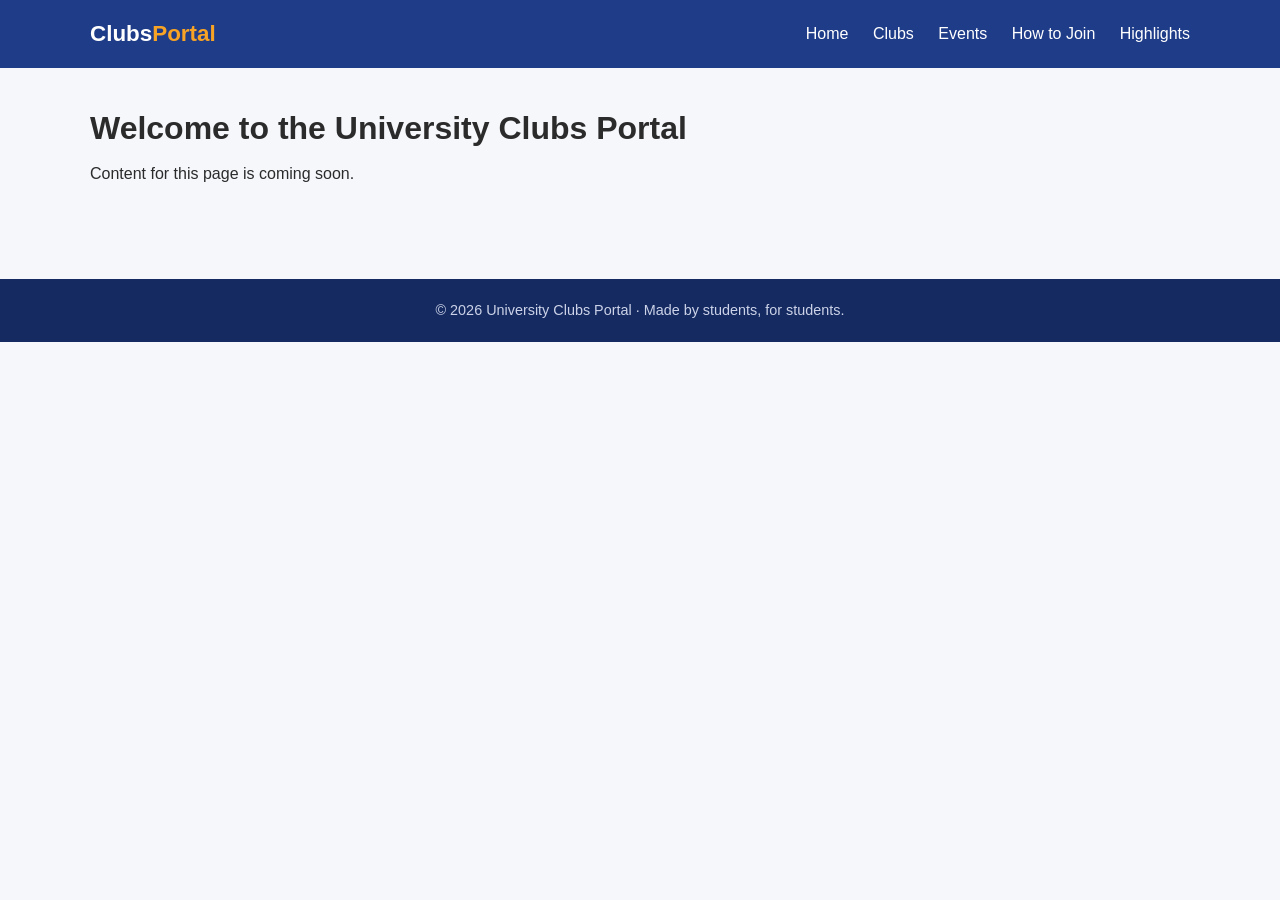
==== src/index.html @ 82e927d3 "Add project structure with placeholder pages and shared stylesheet" ====
<!DOCTYPE html>
<html lang="en">
<head>
  <meta charset="UTF-8">
  <meta name="viewport" content="width=device-width, initial-scale=1.0">
  <title>Home | University Clubs Portal</title>
  <link rel="stylesheet" href="../styles/style.css">
</head>
<body>
  <header class="site-header">
    <div class="container header-inner">
      <a href="index.html" class="logo">Clubs<span>Portal</span></a>
      <nav class="main-nav">
        <a href="index.html">Home</a>
        <a href="clubs.html">Clubs</a>
        <a href="events.html">Events</a>
        <a href="join.html">How to Join</a>
        <a href="highlights.html">Highlights</a>
      </nav>
    </div>
  </header>

  <main class="container">
    <h1>Welcome to the University Clubs Portal</h1>
    <p>Content for this page is coming soon.</p>
  </main>

  <footer class="site-footer">
    <div class="container">
      <p>&copy; 2026 University Clubs Portal &middot; Made by students, for students.</p>
    </div>
  </footer>
</body>
</html>
---- styles/style.css ----
/* ==========================================================
   University Clubs Portal - shared stylesheet
   Every page in src/ links to this file.
   Base styles live here, page specific styles are added
   at the bottom in their own section.
   ========================================================== */

:root {
  --primary: #1f3c88;
  --primary-dark: #152a61;
  --accent: #f7a325;
  --text: #2b2b2b;
  --muted: #666;
  --bg: #f5f7fb;
  --card: #ffffff;
  --radius: 10px;
}

* {
  box-sizing: border-box;
  margin: 0;
  padding: 0;
}

body {
  font-family: "Segoe UI", Arial, sans-serif;
  color: var(--text);
  background: var(--bg);
  line-height: 1.6;
}

a {
  color: var(--primary);
}

img {
  max-width: 100%;
}

.container {
  width: 90%;
  max-width: 1100px;
  margin: 0 auto;
}

main.container {
  padding: 40px 0;
}

h1, h2, h3 {
  line-height: 1.3;
  margin-bottom: 12px;
}

p {
  margin-bottom: 12px;
}

/* ---------- header / nav ---------- */
.site-header {
  background: var(--primary);
  color: #fff;
}

.header-inner {
  display: flex;
  align-items: center;
  justify-content: space-between;
  padding: 16px 0;
}

.logo {
  color: #fff;
  font-size: 1.4rem;
  font-weight: 700;
  text-decoration: none;
}

.logo span {
  color: var(--accent);
}

.main-nav a {
  color: #fff;
  text-decoration: none;
  margin-left: 20px;
  font-weight: 500;
}

.main-nav a:hover {
  color: var(--accent);
}

/* ---------- footer ---------- */
.site-footer {
  background: var(--primary-dark);
  color: #ccd3e8;
  text-align: center;
  padding: 20px 0;
  margin-top: 40px;
  font-size: 0.9rem;
}

.site-footer p {
  margin: 0;
}

/* ---------- responsive (shared) ---------- */
@media (max-width: 700px) {
  .header-inner {
    flex-direction: column;
    gap: 10px;
  }

  .main-nav {
    display: flex;
    flex-wrap: wrap;
    justify-content: center;
    gap: 8px 16px;
  }

  .main-nav a {
    margin-left: 0;
  }
}
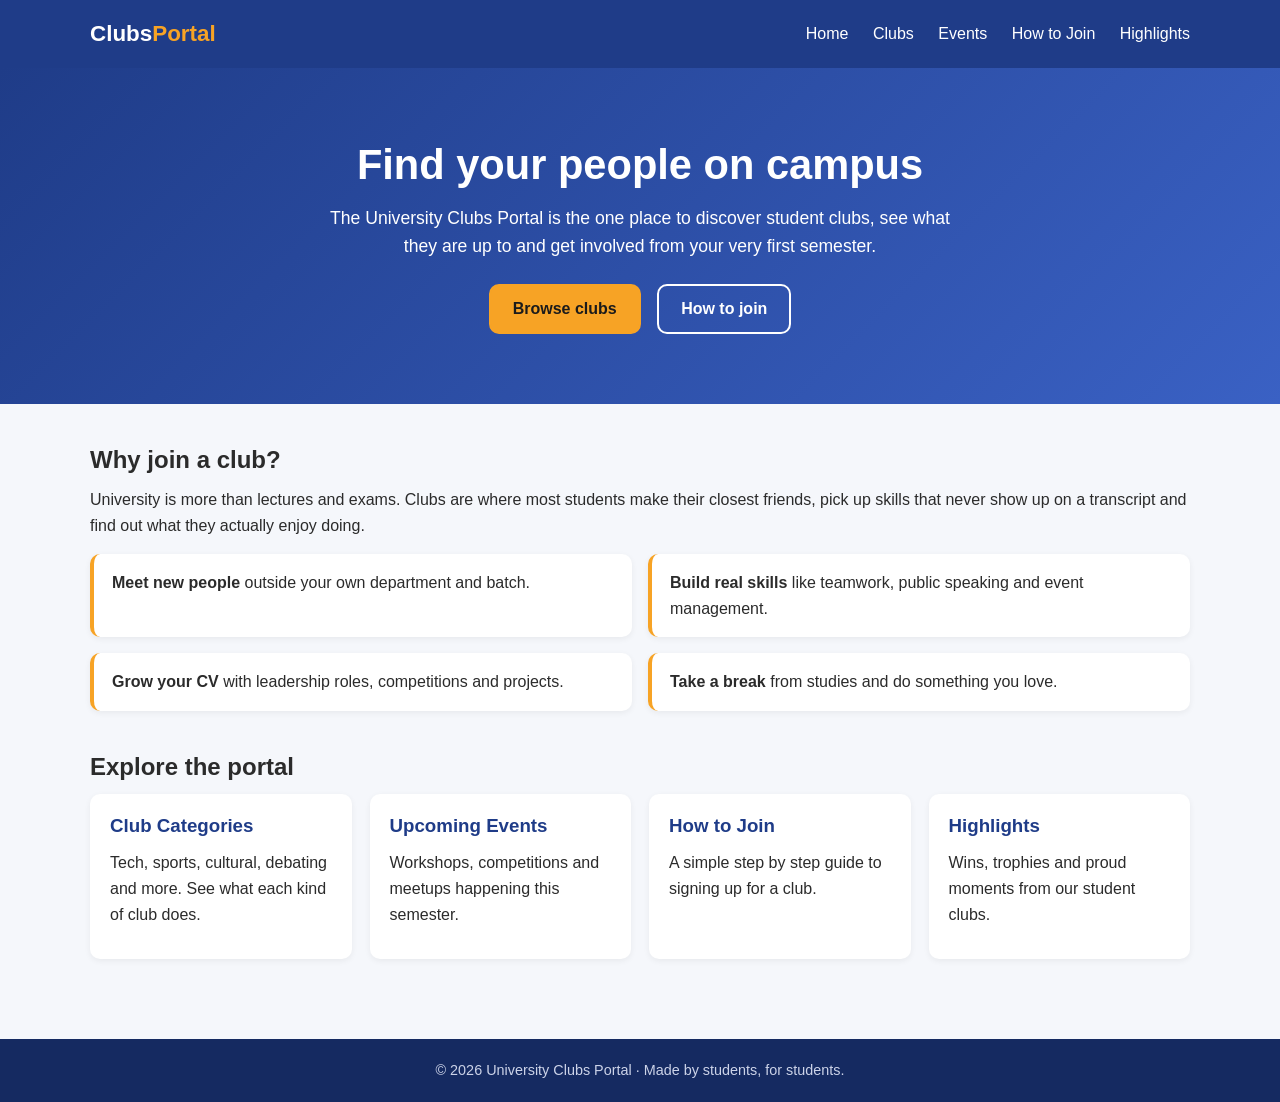
==== commit e55ae913: "Link to all other pages from home with explore cards" ====
--- a/src/index.html
+++ b/src/index.html
@@ -20,9 +20,50 @@
     </div>
   </header>
 
+  <section class="hero">
+    <div class="container">
+      <h1>Find your people on campus</h1>
+      <p>The University Clubs Portal is the one place to discover student clubs, see what they are up to and get involved from your very first semester.</p>
+      <div class="hero-actions">
+        <a href="clubs.html" class="btn">Browse clubs</a>
+        <a href="join.html" class="btn btn-outline">How to join</a>
+      </div>
+    </div>
+  </section>
+
   <main class="container">
-    <h1>Welcome to the University Clubs Portal</h1>
-    <p>Content for this page is coming soon.</p>
+    <section class="intro">
+      <h2>Why join a club?</h2>
+      <p>University is more than lectures and exams. Clubs are where most students make their closest friends, pick up skills that never show up on a transcript and find out what they actually enjoy doing.</p>
+      <ul class="benefits">
+        <li><strong>Meet new people</strong> outside your own department and batch.</li>
+        <li><strong>Build real skills</strong> like teamwork, public speaking and event management.</li>
+        <li><strong>Grow your CV</strong> with leadership roles, competitions and projects.</li>
+        <li><strong>Take a break</strong> from studies and do something you love.</li>
+      </ul>
+    </section>
+
+    <section class="explore">
+      <h2>Explore the portal</h2>
+      <div class="explore-grid">
+        <a href="clubs.html" class="explore-card">
+          <h3>Club Categories</h3>
+          <p>Tech, sports, cultural, debating and more. See what each kind of club does.</p>
+        </a>
+        <a href="events.html" class="explore-card">
+          <h3>Upcoming Events</h3>
+          <p>Workshops, competitions and meetups happening this semester.</p>
+        </a>
+        <a href="join.html" class="explore-card">
+          <h3>How to Join</h3>
+          <p>A simple step by step guide to signing up for a club.</p>
+        </a>
+        <a href="highlights.html" class="explore-card">
+          <h3>Highlights</h3>
+          <p>Wins, trophies and proud moments from our student clubs.</p>
+        </a>
+      </div>
+    </section>
   </main>
 
   <footer class="site-footer">
--- a/styles/style.css
+++ b/styles/style.css
@@ -123,3 +123,126 @@
     margin-left: 0;
   }
 }
+
+/* ==========================================================
+   Home page (index.html)
+   ========================================================== */
+.btn {
+  display: inline-block;
+  background: var(--accent);
+  color: #1b1b1b;
+  padding: 10px 22px;
+  border-radius: var(--radius);
+  text-decoration: none;
+  font-weight: 600;
+  border: 2px solid var(--accent);
+}
+
+.btn:hover {
+  background: #e08f12;
+  border-color: #e08f12;
+}
+
+.btn-outline {
+  background: transparent;
+  color: #fff;
+  border-color: #fff;
+}
+
+.btn-outline:hover {
+  background: #fff;
+  color: var(--primary);
+  border-color: #fff;
+}
+
+.hero {
+  background: linear-gradient(135deg, var(--primary), #3a61c4);
+  color: #fff;
+  padding: 70px 0;
+  text-align: center;
+}
+
+.hero h1 {
+  font-size: 2.6rem;
+}
+
+.hero p {
+  max-width: 640px;
+  margin: 0 auto 24px;
+  font-size: 1.1rem;
+}
+
+.hero-actions .btn {
+  margin: 0 6px;
+}
+
+.benefits {
+  list-style: none;
+  display: grid;
+  grid-template-columns: repeat(2, 1fr);
+  gap: 16px;
+  margin-top: 16px;
+}
+
+.benefits li {
+  background: var(--card);
+  padding: 16px 18px;
+  border-left: 4px solid var(--accent);
+  border-radius: var(--radius);
+  box-shadow: 0 2px 6px rgba(0, 0, 0, 0.06);
+}
+
+.explore {
+  margin-top: 40px;
+}
+
+.explore-grid {
+  display: grid;
+  grid-template-columns: repeat(4, 1fr);
+  gap: 18px;
+}
+
+.explore-card {
+  background: var(--card);
+  padding: 20px;
+  border-radius: var(--radius);
+  text-decoration: none;
+  color: var(--text);
+  box-shadow: 0 2px 6px rgba(0, 0, 0, 0.06);
+  transition: transform 0.2s;
+}
+
+.explore-card:hover {
+  transform: translateY(-4px);
+}
+
+.explore-card h3 {
+  color: var(--primary);
+}
+
+@media (max-width: 900px) {
+  .explore-grid {
+    grid-template-columns: repeat(2, 1fr);
+  }
+}
+
+@media (max-width: 700px) {
+  .hero {
+    padding: 45px 0;
+  }
+
+  .hero h1 {
+    font-size: 1.8rem;
+  }
+
+  .hero-actions .btn {
+    display: block;
+    margin: 10px auto;
+    max-width: 220px;
+  }
+
+  .benefits,
+  .explore-grid {
+    grid-template-columns: 1fr;
+  }
+}
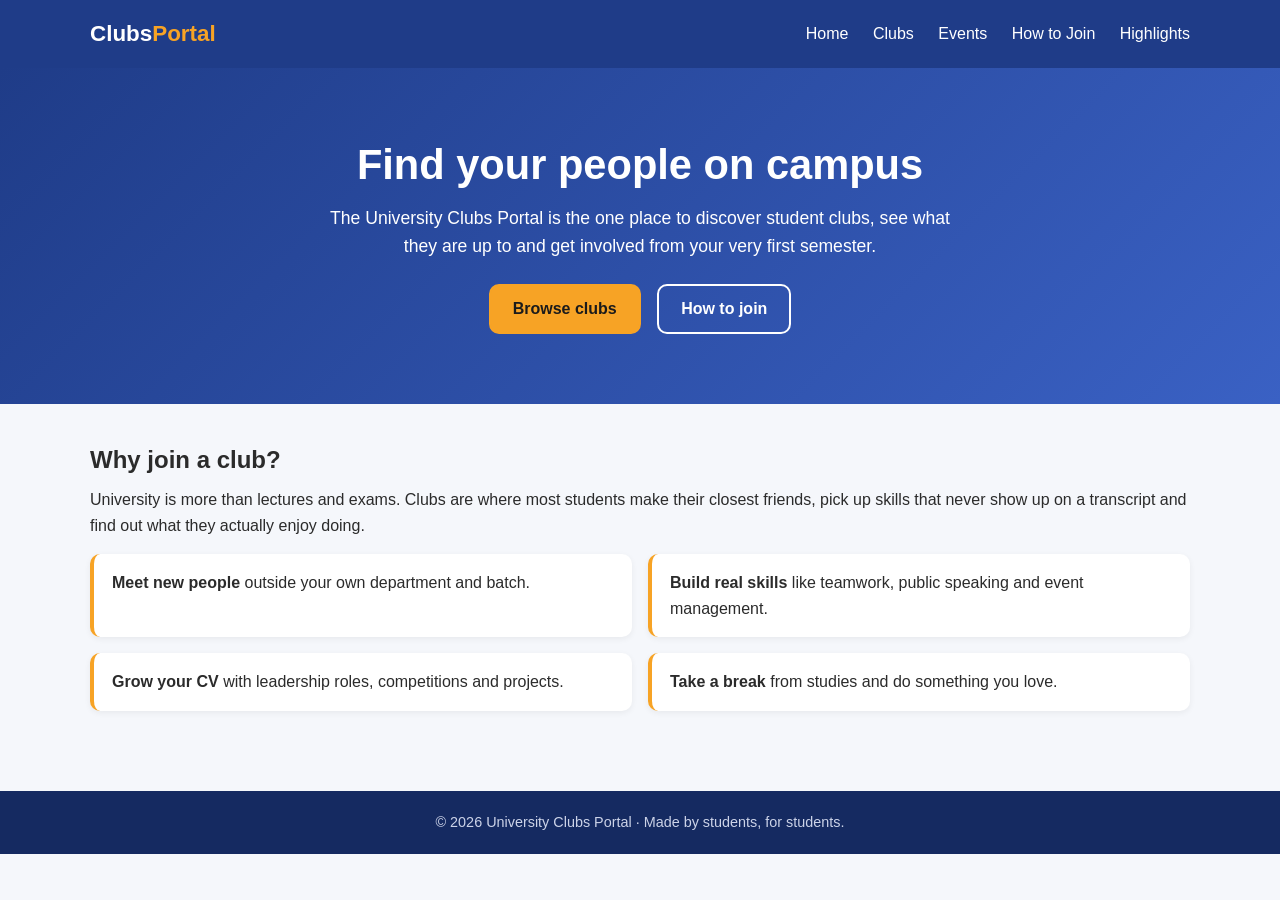
==== commit 00af0b25: "Home page: add hero section and why-join-a-club section" ====
--- a/src/index.html
+++ b/src/index.html
@@ -42,28 +42,6 @@
         <li><strong>Take a break</strong> from studies and do something you love.</li>
       </ul>
     </section>
-
-    <section class="explore">
-      <h2>Explore the portal</h2>
-      <div class="explore-grid">
-        <a href="clubs.html" class="explore-card">
-          <h3>Club Categories</h3>
-          <p>Tech, sports, cultural, debating and more. See what each kind of club does.</p>
-        </a>
-        <a href="events.html" class="explore-card">
-          <h3>Upcoming Events</h3>
-          <p>Workshops, competitions and meetups happening this semester.</p>
-        </a>
-        <a href="join.html" class="explore-card">
-          <h3>How to Join</h3>
-          <p>A simple step by step guide to signing up for a club.</p>
-        </a>
-        <a href="highlights.html" class="explore-card">
-          <h3>Highlights</h3>
-          <p>Wins, trophies and proud moments from our student clubs.</p>
-        </a>
-      </div>
-    </section>
   </main>
 
   <footer class="site-footer">
--- a/styles/style.css
+++ b/styles/style.css
@@ -192,40 +192,6 @@
   box-shadow: 0 2px 6px rgba(0, 0, 0, 0.06);
 }
 
-.explore {
-  margin-top: 40px;
-}
-
-.explore-grid {
-  display: grid;
-  grid-template-columns: repeat(4, 1fr);
-  gap: 18px;
-}
-
-.explore-card {
-  background: var(--card);
-  padding: 20px;
-  border-radius: var(--radius);
-  text-decoration: none;
-  color: var(--text);
-  box-shadow: 0 2px 6px rgba(0, 0, 0, 0.06);
-  transition: transform 0.2s;
-}
-
-.explore-card:hover {
-  transform: translateY(-4px);
-}
-
-.explore-card h3 {
-  color: var(--primary);
-}
-
-@media (max-width: 900px) {
-  .explore-grid {
-    grid-template-columns: repeat(2, 1fr);
-  }
-}
-
 @media (max-width: 700px) {
   .hero {
     padding: 45px 0;
@@ -241,8 +207,7 @@
     max-width: 220px;
   }
 
-  .benefits,
-  .explore-grid {
+  .benefits {
     grid-template-columns: 1fr;
   }
 }
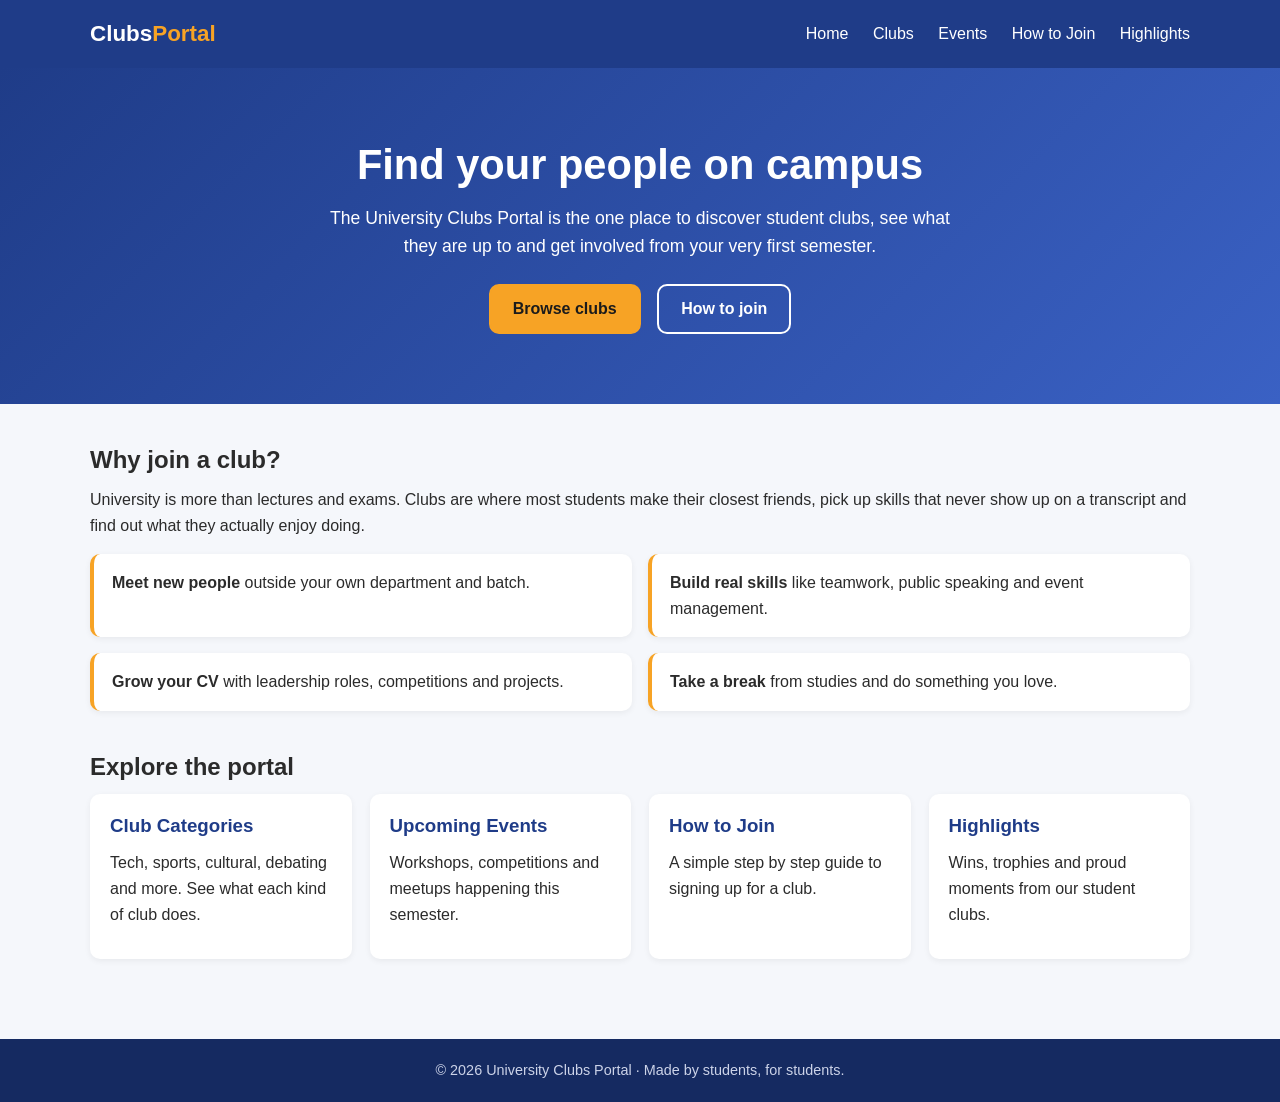
==== commit fd5a7325: "Merge pull request #6 from hassanhayat123/feature/home-page Home page implementation" ====
--- a/src/index.html
+++ b/src/index.html
@@ -42,6 +42,28 @@
         <li><strong>Take a break</strong> from studies and do something you love.</li>
       </ul>
     </section>
+
+    <section class="explore">
+      <h2>Explore the portal</h2>
+      <div class="explore-grid">
+        <a href="clubs.html" class="explore-card">
+          <h3>Club Categories</h3>
+          <p>Tech, sports, cultural, debating and more. See what each kind of club does.</p>
+        </a>
+        <a href="events.html" class="explore-card">
+          <h3>Upcoming Events</h3>
+          <p>Workshops, competitions and meetups happening this semester.</p>
+        </a>
+        <a href="join.html" class="explore-card">
+          <h3>How to Join</h3>
+          <p>A simple step by step guide to signing up for a club.</p>
+        </a>
+        <a href="highlights.html" class="explore-card">
+          <h3>Highlights</h3>
+          <p>Wins, trophies and proud moments from our student clubs.</p>
+        </a>
+      </div>
+    </section>
   </main>
 
   <footer class="site-footer">
--- a/styles/style.css
+++ b/styles/style.css
@@ -192,6 +192,40 @@
   box-shadow: 0 2px 6px rgba(0, 0, 0, 0.06);
 }
 
+.explore {
+  margin-top: 40px;
+}
+
+.explore-grid {
+  display: grid;
+  grid-template-columns: repeat(4, 1fr);
+  gap: 18px;
+}
+
+.explore-card {
+  background: var(--card);
+  padding: 20px;
+  border-radius: var(--radius);
+  text-decoration: none;
+  color: var(--text);
+  box-shadow: 0 2px 6px rgba(0, 0, 0, 0.06);
+  transition: transform 0.2s;
+}
+
+.explore-card:hover {
+  transform: translateY(-4px);
+}
+
+.explore-card h3 {
+  color: var(--primary);
+}
+
+@media (max-width: 900px) {
+  .explore-grid {
+    grid-template-columns: repeat(2, 1fr);
+  }
+}
+
 @media (max-width: 700px) {
   .hero {
     padding: 45px 0;
@@ -207,7 +241,8 @@
     max-width: 220px;
   }
 
-  .benefits {
+  .benefits,
+  .explore-grid {
     grid-template-columns: 1fr;
   }
 }
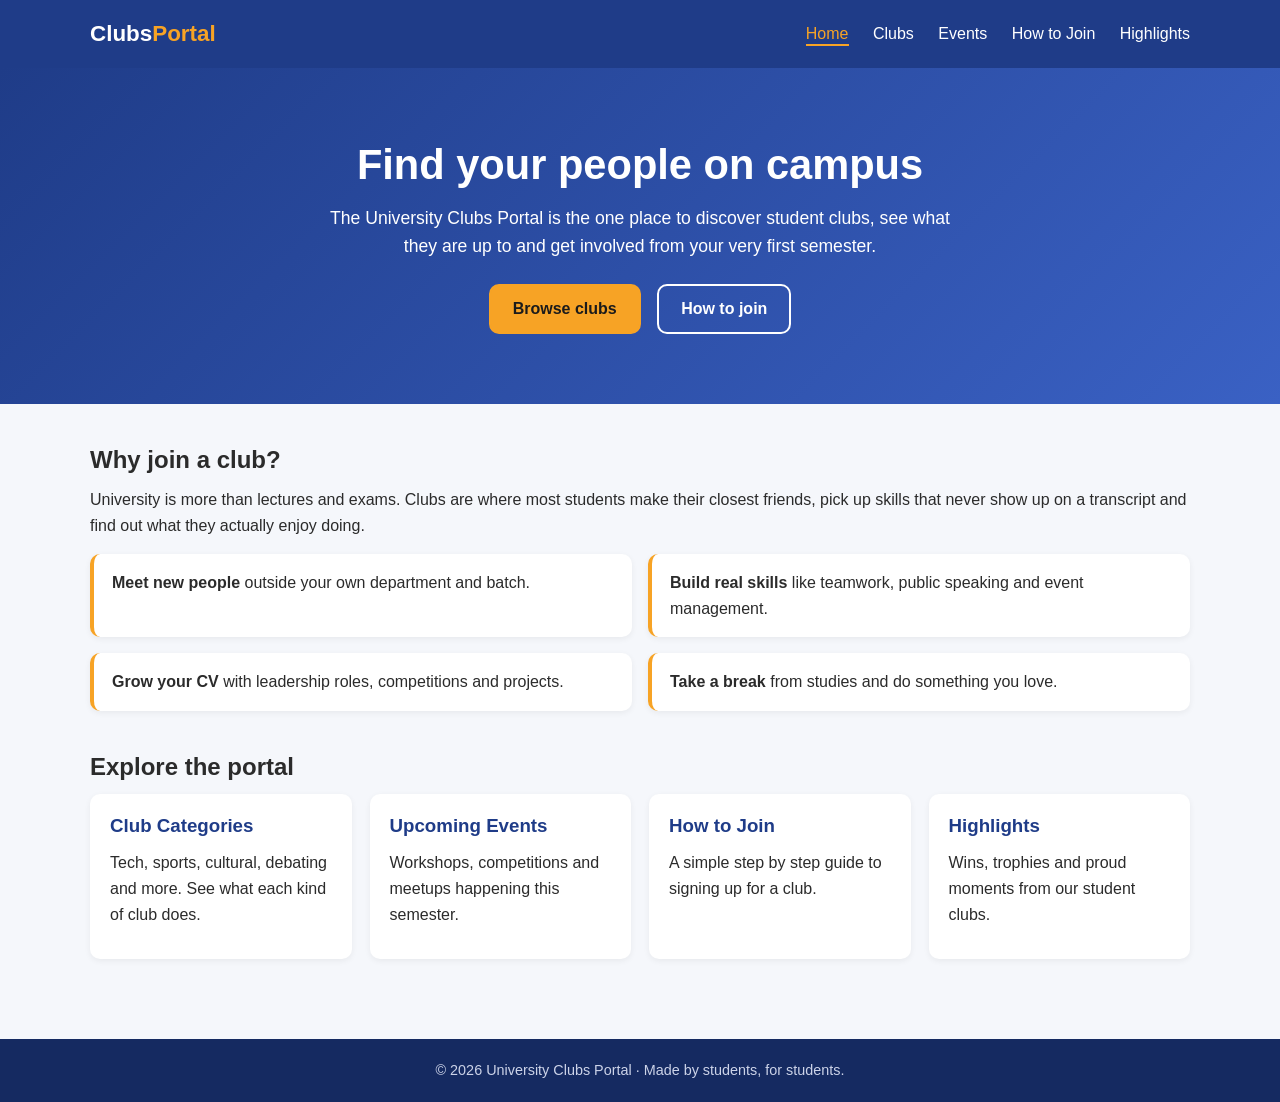
==== commit 5728ac41: "highlight the current page in the nav bar" ====
--- a/src/index.html
+++ b/src/index.html
@@ -11,7 +11,7 @@
     <div class="container header-inner">
       <a href="index.html" class="logo">Clubs<span>Portal</span></a>
       <nav class="main-nav">
-        <a href="index.html">Home</a>
+        <a href="index.html" class="active" aria-current="page">Home</a>
         <a href="clubs.html">Clubs</a>
         <a href="events.html">Events</a>
         <a href="join.html">How to Join</a>
--- a/styles/style.css
+++ b/styles/style.css
@@ -87,8 +87,14 @@
   font-weight: 500;
 }
 
-.main-nav a:hover {
+.main-nav a:hover,
+.main-nav a.active {
   color: var(--accent);
+}
+
+.main-nav a.active {
+  border-bottom: 2px solid var(--accent);
+  padding-bottom: 2px;
 }
 
 /* ---------- footer ---------- */
@@ -246,3 +252,367 @@
     grid-template-columns: 1fr;
   }
 }
+
+/* ==========================================================
+   Clubs page (clubs.html)
+   ========================================================== */
+.page-lead {
+  font-size: 1.1rem;
+  color: var(--muted);
+  max-width: 750px;
+  margin-bottom: 28px;
+}
+
+.category-grid {
+  display: grid;
+  grid-template-columns: repeat(2, 1fr);
+  gap: 22px;
+}
+
+.category-card {
+  background: var(--card);
+  padding: 24px;
+  border-radius: var(--radius);
+  box-shadow: 0 2px 8px rgba(0, 0, 0, 0.07);
+}
+
+.category-card h2 {
+  font-size: 1.3rem;
+  color: var(--primary);
+}
+
+.category-tag {
+  display: inline-block;
+  font-size: 0.75rem;
+  font-weight: 700;
+  text-transform: uppercase;
+  letter-spacing: 0.5px;
+  padding: 3px 10px;
+  border-radius: 20px;
+  margin-bottom: 10px;
+  color: #fff;
+}
+
+.tag-tech { background: #1f78d1; }
+.tag-sports { background: #2e9e5b; }
+.tag-culture { background: #c2416b; }
+.tag-debate { background: #8a56c2; }
+
+.examples {
+  font-size: 0.9rem;
+  color: var(--muted);
+  font-style: italic;
+  margin-bottom: 0;
+}
+
+.not-sure {
+  margin-top: 36px;
+  background: #fff7e8;
+  border: 1px solid #f3d9a6;
+  border-radius: var(--radius);
+  padding: 22px 24px;
+}
+
+@media (max-width: 700px) {
+  .category-grid {
+    grid-template-columns: 1fr;
+  }
+}
+
+/* ==========================================================
+   Events page (events.html)
+   ========================================================== */
+.events-intro {
+  color: var(--muted);
+  max-width: 720px;
+  margin-bottom: 26px;
+}
+
+.event-list {
+  display: flex;
+  flex-direction: column;
+  gap: 18px;
+}
+
+.event {
+  display: flex;
+  gap: 20px;
+  border-left: 5px solid var(--accent);
+  background: var(--card);
+  border-radius: var(--radius);
+  padding: 18px 20px;
+  box-shadow: 0 2px 8px rgba(0, 0, 0, 0.07);
+}
+
+.event-date {
+  flex: 0 0 80px;
+  height: 80px;
+  background: var(--primary);
+  color: #fff;
+  border-radius: var(--radius);
+  display: flex;
+  flex-direction: column;
+  align-items: center;
+  justify-content: center;
+}
+
+.event-date .day {
+  font-size: 1.8rem;
+  font-weight: 700;
+  line-height: 1;
+}
+
+.event-date .month {
+  text-transform: uppercase;
+  font-size: 0.85rem;
+  letter-spacing: 1px;
+}
+
+.event-info h2 {
+  font-size: 1.2rem;
+  margin-bottom: 4px;
+}
+
+.event-meta {
+  color: #b86b00;
+  font-weight: 600;
+  font-size: 0.9rem;
+  margin-bottom: 6px;
+}
+
+.event-info p:last-child {
+  margin-bottom: 0;
+}
+
+@media (max-width: 600px) {
+  .event {
+    flex-direction: column;
+    gap: 12px;
+  }
+
+  .event-date {
+    flex: none;
+    flex-direction: row;
+    align-items: baseline;
+    gap: 8px;
+    height: auto;
+    width: fit-content;
+    padding: 6px 14px;
+  }
+
+  .event-date .day {
+    font-size: 1.3rem;
+  }
+}
+
+.events-note {
+  margin-top: 26px;
+  font-size: 0.9rem;
+  color: var(--muted);
+}
+
+/* ==========================================================
+   Join page (join.html)
+   ========================================================== */
+.join-intro {
+  color: var(--muted);
+  max-width: 700px;
+  margin-bottom: 28px;
+}
+
+.steps {
+  list-style: none;
+  counter-reset: step;
+  display: grid;
+  grid-template-columns: repeat(4, 1fr);
+  gap: 18px;
+}
+
+.step {
+  counter-increment: step;
+  background: var(--card);
+  border-radius: var(--radius);
+  padding: 22px 20px;
+  box-shadow: 0 2px 8px rgba(0, 0, 0, 0.07);
+  position: relative;
+}
+
+.step::before {
+  content: counter(step);
+  display: flex;
+  align-items: center;
+  justify-content: center;
+  width: 38px;
+  height: 38px;
+  border-radius: 50%;
+  background: var(--accent);
+  color: #1b1b1b;
+  font-weight: 700;
+  margin-bottom: 12px;
+}
+
+.step h2 {
+  font-size: 1.15rem;
+  color: var(--primary);
+}
+
+.schedule {
+  margin-top: 40px;
+}
+
+.table-wrap {
+  overflow-x: auto;
+}
+
+.schedule table {
+  width: 100%;
+  border-collapse: collapse;
+  background: var(--card);
+  border-radius: var(--radius);
+  overflow: hidden;
+  box-shadow: 0 2px 8px rgba(0, 0, 0, 0.07);
+}
+
+.schedule th,
+.schedule td {
+  padding: 12px 16px;
+  text-align: left;
+  border-bottom: 1px solid #e6e9f0;
+}
+
+.schedule th {
+  background: var(--primary);
+  color: #fff;
+}
+
+.schedule tbody tr:nth-child(even) {
+  background: #f8f9fc;
+}
+
+.guidelines {
+  margin-top: 40px;
+  background: var(--card);
+  border-left: 5px solid var(--primary);
+  border-radius: var(--radius);
+  padding: 24px 28px;
+}
+
+.guidelines ul {
+  padding-left: 20px;
+  margin-bottom: 18px;
+}
+
+.guidelines li {
+  margin-bottom: 8px;
+}
+
+.join-cta {
+  display: inline-block;
+  background: var(--primary);
+  color: #fff;
+  padding: 10px 20px;
+  border-radius: var(--radius);
+  text-decoration: none;
+  font-weight: 600;
+}
+
+.join-cta:hover {
+  background: var(--primary-dark);
+}
+
+@media (max-width: 900px) {
+  .steps {
+    grid-template-columns: repeat(2, 1fr);
+  }
+}
+
+@media (max-width: 560px) {
+  .steps {
+    grid-template-columns: 1fr;
+  }
+
+  .schedule th,
+  .schedule td {
+    padding: 10px;
+    font-size: 0.9rem;
+  }
+}
+
+/* ==========================================================
+   Highlights page (highlights.html)
+   ========================================================== */
+.hl-intro {
+  color: var(--muted);
+  margin-bottom: 26px;
+}
+
+.highlight-grid {
+  display: grid;
+  grid-template-columns: repeat(2, 1fr);
+  gap: 22px;
+}
+
+.highlight {
+  background: var(--card);
+  border-radius: var(--radius);
+  padding: 24px;
+  box-shadow: 0 2px 8px rgba(0, 0, 0, 0.07);
+  border-top: 4px solid var(--accent);
+}
+
+.highlight h2 {
+  font-size: 1.25rem;
+  color: var(--primary);
+}
+
+.hl-badge {
+  display: inline-block;
+  background: #fff3dc;
+  color: #a35f00;
+  font-size: 0.8rem;
+  font-weight: 700;
+  padding: 3px 10px;
+  border-radius: 20px;
+  margin-bottom: 10px;
+}
+
+.hl-club {
+  font-size: 0.9rem;
+  font-weight: 600;
+  color: var(--muted);
+  margin-bottom: 0;
+}
+
+.stats {
+  margin-top: 40px;
+  display: grid;
+  grid-template-columns: repeat(4, 1fr);
+  gap: 16px;
+  background: var(--primary);
+  border-radius: var(--radius);
+  padding: 28px 20px;
+  text-align: center;
+  color: #fff;
+}
+
+.stat-num {
+  display: block;
+  font-size: 2rem;
+  font-weight: 700;
+  color: var(--accent);
+}
+
+.stat-label {
+  font-size: 0.9rem;
+}
+
+@media (max-width: 700px) {
+  .highlight-grid {
+    grid-template-columns: 1fr;
+  }
+
+  .stats {
+    grid-template-columns: repeat(2, 1fr);
+    row-gap: 24px;
+  }
+}
